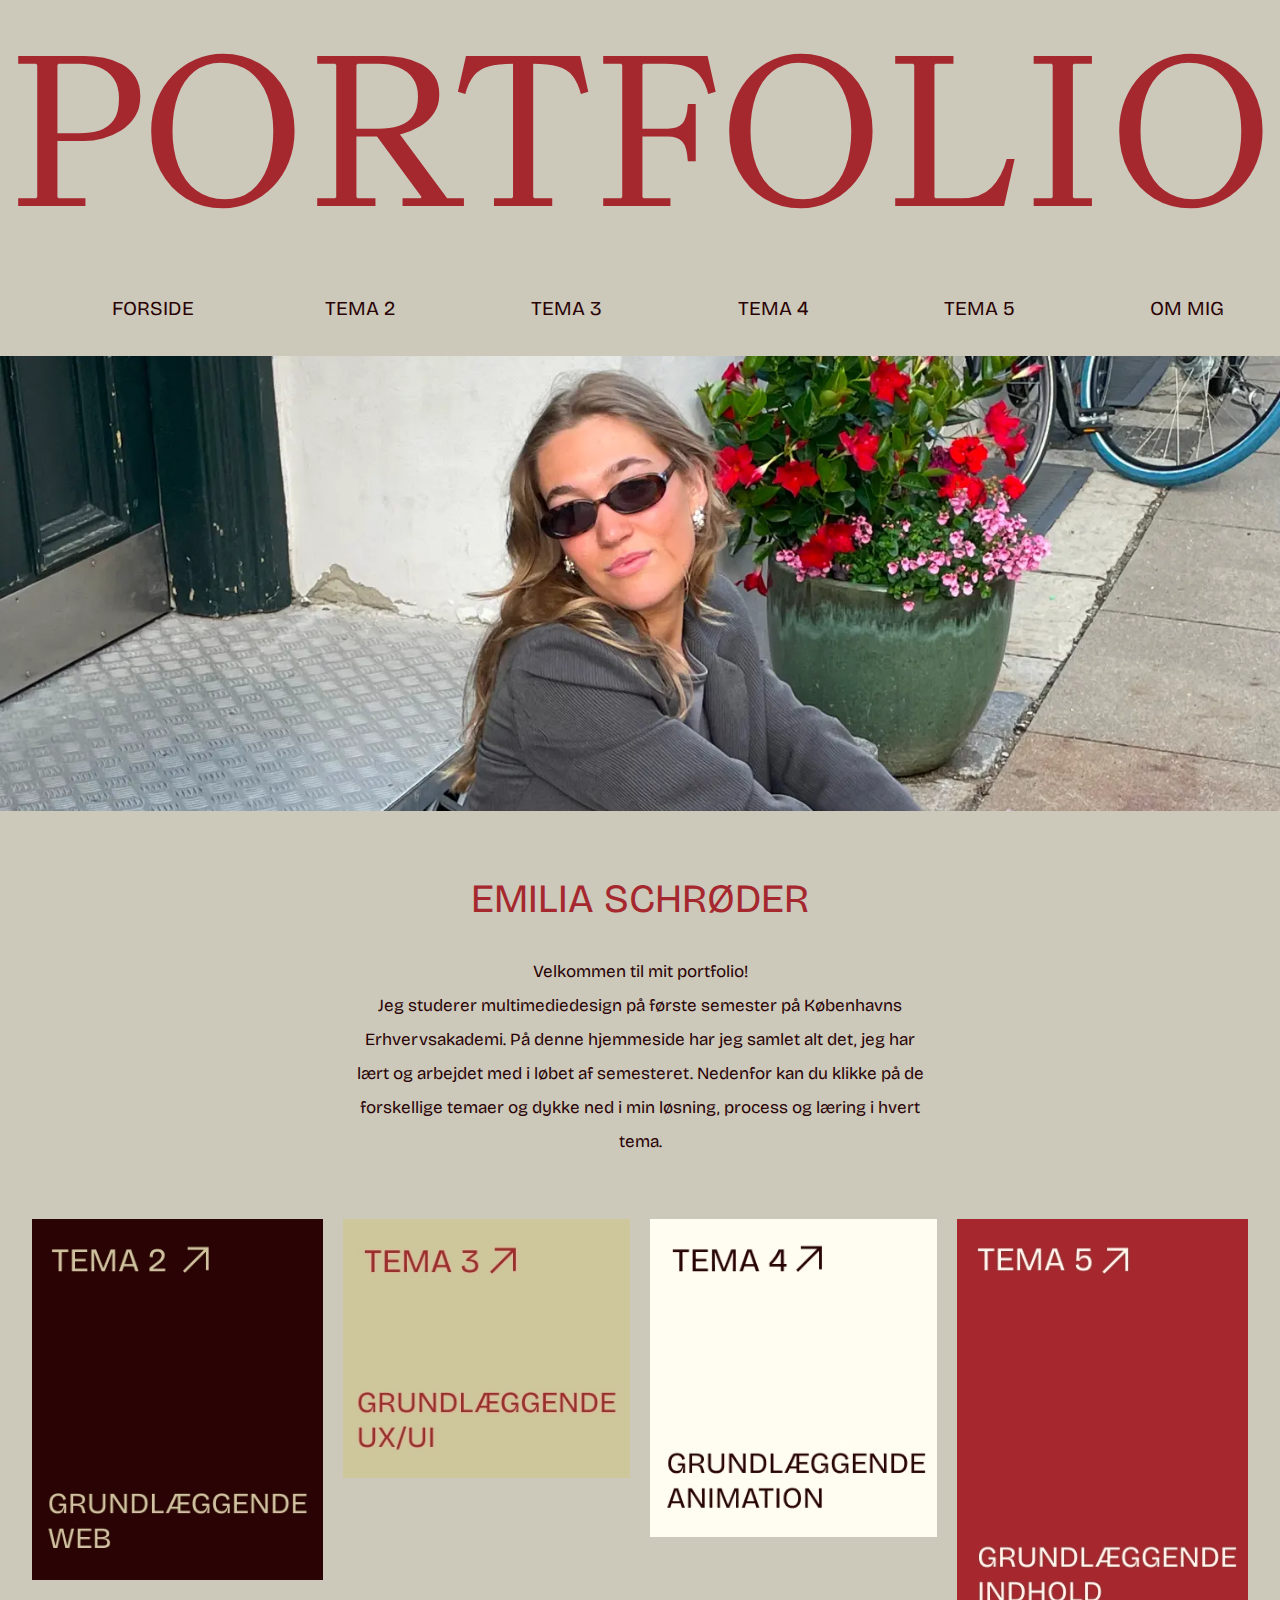
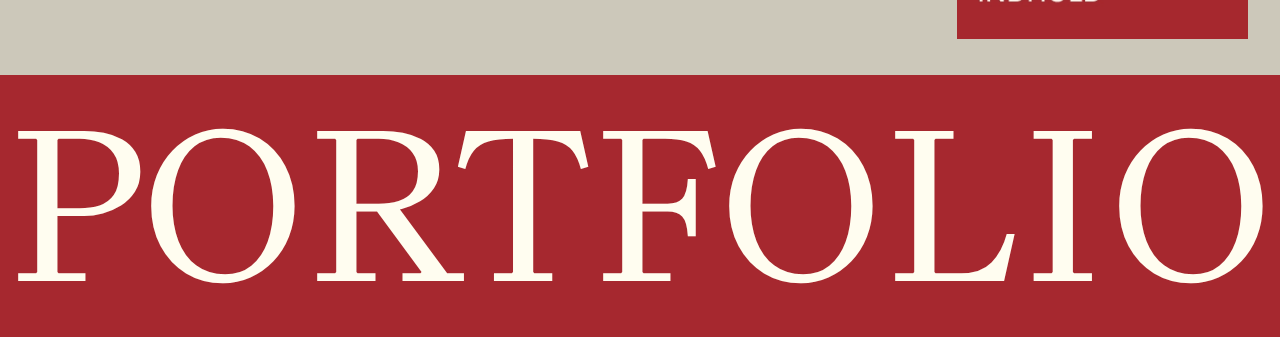
==== index.html @ b061aa42 "rettelser" ====
<!DOCTYPE html>
<html lang="da">
  <head>
    <meta charset="UTF-8" />
    <meta name="viewport" content="width=device-width, initial-scale=1.0" />
    <link rel="stylesheet" href="css/layout.css" />
    <link rel="stylesheet" href="css/style.css" />
    <link rel="stylesheet" href="css/burgermenu.css" />
    <!-- H1 font -->
    <link rel="preconnect" href="https://fonts.googleapis.com" />
    <link rel="preconnect" href="https://fonts.gstatic.com" crossorigin />
    <link href="https://fonts.googleapis.com/css2?family=Brygada+1918:ital@0;1&display=swap" rel="stylesheet" />
    <!-- H2, H3 og P font -->
    <link rel="preconnect" href="https://fonts.googleapis.com" />
    <link rel="preconnect" href="https://fonts.gstatic.com" crossorigin />
    <link href="https://fonts.googleapis.com/css2?family=Bricolage+Grotesque:opsz@12..96&display=swap" rel="stylesheet" />
    <title>Forside</title>
  </head>
  <body>
    <a href="index.html"><h1 id="start">Portfolio</h1></a>
    <header>
      <nav>
        <ul class="menu">
          <li>
            <a href="index.html"><h3 class="brown_t">Forside</h3></a>
          </li>
          <li>
            <a href="tema2.html"><h3 class="brown_t">Tema 2</h3></a>
          </li>
          <li>
            <a href="tema3.html"><h3 class="brown_t">Tema 3</h3></a>
          </li>
          <li>
            <a href="tema4.html"><h3 class="brown_t">Tema 4</h3></a>
          </li>
          <li>
            <a href="tema5.html"><h3 class="brown_t">Tema 5</h3></a>
          </li>
          <li>
            <a href="om_mig.html"><h3 class="brown_t">Om mig</h3></a>
          </li>
        </ul>
        <div class="burger">
          <div class="line"></div>
          <div class="line"></div>
          <div class="line"></div>
        </div>
      </nav>
    </header>
    <img src="billeder/forside/forside.webp" alt="forside" />
    <!-- Centrering af tekst -->
    <div class="center">
      <h2 class="pad_bot">Emilia Schrøder</h2>
      <p>Velkommen til mit portfolio!</p>
      <p>Jeg studerer multimediedesign på første semester på Københavns Erhvervsakademi. På denne hjemmeside har jeg samlet alt det, jeg har lært og arbejdet med i løbet af semesteret. Nedenfor kan du klikke på de forskellige temaer og dykke ned i min løsning, process og læring i hvert tema.</p>
    </div>

    <section class="projects">
      <!-- <h2 class="pad_bot">Mine projekter</h2> -->
      <div class="project_grid">
        <div class="project-box-f">
          <a href="tema2.html">
            <img src="billeder/forside/brown_box.webp" alt="brun kasse" />
          </a>
        </div>
        <div class="project-box-f">
          <a href="tema3.html">
            <img src="billeder/forside/green_box.webp" alt="grøn kasse" />
          </a>
        </div>
        <div class="project-box-f">
          <a href="tema4.html">
            <img src="billeder/forside/white_box.webp" alt="hvid kasse" />
          </a>
        </div>
        <div class="project-box-f">
          <a href="tema5.html">
            <img src="billeder/forside/red_box.webp" alt="rød kasse" />
          </a>
        </div>
      </div>
    </section>

    <footer class="red_b">
      <a href="#start"><h1 class="cream_t">Portfolio</h1></a>
    </footer>
    <script src="javascript/menu.js"></script>
  </body>
</html>
---- css/layout.css ----
* {
  margin: 0;
  padding: 0;
  box-sizing: border-box;
}

/* Layout af tekstboks på forside */
.center {
  text-align: center;
  max-width: 70%;
  margin: 0 auto; /* Centers the text block horizontally on the page */
  padding: 50px;
}
/* Styling af klikbare kasser på forsiden */
.project_grid {
  display: flex;
  justify-content: space-between;
  gap: 20px; /* plads imellem kasserne */
  margin-left: 2rem;
  margin-right: 2rem;
  margin-bottom: 2rem;
}
.project-box-f:hover {
  transform: scale(1.02); /* zoom-in effect */
}
.projects h2 {
  text-align: center;
}
/* zoom effekt */
.zoom:hover {
  transform: scale(1.01); /* zoom-in effect */
}

/* centrerer billedet(temaboksene) i midten */
.grid_1 {
  display: block;
  margin-left: auto;
  margin-right: auto;
  width: 90%;
  padding-top: 1rem;
}

/* tema 2 layout */
.marg {
  max-width: 80%;
  margin: 0 auto; /* Centers the text block horizontally on the page */
  padding: 50px;
  /* tilføjer en transition effekt på alt der ændres (all - margin, padding), på 0.3 sekunder, med langsom, accelerere i midten, og langsom til slut. */
  transition: all 0.3s ease; /* Smooth transition for margin and size adjustments */
}

/* .grid_2-1 {
  display: grid;
  grid-template-columns: 2fr 1fr;
  margin: 5rem;
} */
/* 
.grid_2-1 {
  display: grid;
  grid-template-columns: 2fr 1fr;
  grid-template-rows: 1fr;
} */

/* .brown_box {
  position: relative;
  top: -40%;
  left: 50%;
} */
.brown_box {
  display: flex;
  justify-content: end;
  padding-right: 12rem;
}
/* TEMA 3 */
/* margin på listepunkt */
ul {
  margin-left: 15px;
}
.grid_1-1-1-1-1 {
  display: grid;
  grid-template-columns: 1fr 1fr 1fr 1fr 1fr;
}

/* Lottie animationer */
.container {
  display: grid;
  place-items: center;
  max-width: 100%;
  margin-top: 3rem;
}

/* Så teksten under lottie og billede ikke overlapper */
.wrapper {
  display: block;
  overflow: hidden; /* Prevents text from spilling into the animation container */
  margin-top: -55px;
}

/* Baggrundsbilledet på forside(med lottie) */
.forside_img {
  grid-area: 1 / 1; /* Placerer animationen i samme grid celle */
  width: 100%;
  height: auto;
}

/* Lottie filen */
.lottie {
  grid-area: 1 / 1; /* Placerer animationen i samme grid celle */
  width: 100%;
  z-index: 2; /* bliver placeret ovenpå billedet */
}

.lottie_1 {
  padding-top: 1rem;
}

/* CV GRID */
.bold {
  font-weight: bold;
}
.parent {
  text-align: center;
}

.middle {
  text-align: center;
}

.pad-top {
  padding-top: 3rem;
}

.pad-top2 {
  padding-top: 1rem;
}

.grid_1-1-1 {
  display: grid;
  grid-template-columns: 1fr;
}
/* Styling af det første barn i sæt af 3 */
.grid_1-1-1 > p:nth-child(3n + 1) {
  padding-top: 1rem;
}
.bg_img {
  background-image: url(../billeder/om_mig/Group\ 93.webp);
  background-repeat: no-repeat;
  background-position: top center;
  background-size: 100%;
  padding-bottom: 2rem;
}

.grid_3 {
  display: grid;
  grid-template-columns: 1fr 1fr 1fr;
  padding-top: 3rem;
  gap: 10px;
}
.mig {
  grid-column: 2 / span 1;
}

.bla {
  grid-column: 3 / span 1;
  margin-top: 70%;
}
.bla p {
  font-weight: bold;
  color: var(--brown);
}

.usynlig {
  color: var(--mocca);
}

@media (min-width: 800px) {
  .center {
    text-align: center;
    max-width: 55%;
    margin: 0 auto; /* Centers the text block horizontally on the page */
    padding: 60px;
  }

  .marg {
    max-width: 50%;
  }

  /* TEMA 3 */
  /* margin på listepunkt */
  ul {
    margin-left: 30px;
  }

  .grid_1-1 {
    display: grid;
    grid-template-columns: 1fr 1fr;
  }

  /* Layout af cv grid */
  /* Centrering af grid parent */
  .parent {
    display: flex;
    /* Centrerer grid horisontalt */
    justify-content: center;
    /* centrer grid vertikalt */
    align-items: center;
  }

  /* Styling af grid */
  .grid_1-1-1 {
    display: grid;
    grid-template-columns: 1fr 1fr 1fr;
    /* automatisk størrelse af grid rækker baseret på det indhold der er med */
    gap: 10px;
    width: 100%;
    /* bredden af grid */
    max-width: 1000px;
    text-align: left; /* Default text alignment for all grid items */
  }

  /* Specifik styling af kolonerne */
  /* n er en variabel, der repræsenterer en række tal (0, 1, 2, 3 osv.). */
  .grid_1-1-1 > p:nth-child(3n + 1) {
    /* bold tekst i den første kolonne (3n+1 er rettet mod det første "barn" i hvert sæt af 3 - kolonne 1)*/
    font-weight: bold; /* Bold text for the first column */
    padding-top: 0;
  }

  /* Styling af det andet "barn" i hvert sæt af 3 (kolonne 2)*/
  .grid_1-1-1 > p:nth-child(3n + 2) {
    text-align: center;
  }

  /* Styling af det tredje barn, i hvert sæt af 3 (tredje kolonne) */
  .grid_1-1-1 > p:nth-child(3n) {
    text-align: right; /* Right-aligned for the last column */
  }

  .grid_3 {
    display: grid;
    grid-template-columns: 1fr 1fr 1fr;
    padding-top: 10%;
    gap: 10px;
  }

  .bla {
    margin-top: 60%;
  }
  .bla p {
    font-size: 1.3rem;
  }

  .bg_img {
    padding-bottom: 4rem;
  }

  .pad-top2 {
    padding-top: 2rem;
  }
}
---- css/style.css ----
* {
  margin: 0;
  padding: 0;
  box-sizing: border-box;
}

/* Farve variabler */
html {
  --cream: #fffdf0;
  --red: #a6282f;
  --sage: #cdc69a;
  --mocca: #ccc8ba;
  --brown: #290305;
  scroll-behavior: smooth;
}

body {
  background-color: var(--mocca);
}

/* Tekst */
h1 {
  font-family: "Brygada 1918", serif;
  font-optical-sizing: auto;
  font-weight: 400;
  font-style: normal;
  text-transform: uppercase;
  color: var(--red);
  font-size: 17.5vw;
  text-align: center;
}

h2 {
  font-family: "Bricolage Grotesque", serif;
  font-optical-sizing: auto;
  font-weight: 400;
  font-style: normal;
  font-variation-settings: "wdth" 100;
  text-transform: uppercase;
  color: var(--red);
  font-size: clamp(20px, 5vw, 40px);
}
.pad_bot {
  padding-bottom: 1rem;
}

h3 {
  font-family: "Bricolage Grotesque", serif;
  font-optical-sizing: auto;
  font-weight: 400;
  font-style: normal;
  font-variation-settings: "wdth" 100;
  text-transform: uppercase;
  color: var(--red);
}

p,
ul {
  font-family: "Bricolage Grotesque", serif;
  font-optical-sizing: auto;
  font-weight: 400;
  font-style: normal;
  font-variation-settings: "wdth" 100;
  color: var(--brown);
  /* 10px er minimun. Fonten bliver ikke mindre end 10px. 2vw gør tekststørrelsen responsiv, dvs størrelsen fylder 2% af skærmen. Det maksimale er 17px. */
  font-size: clamp(10px, 2vw, 17px);
  line-height: 200%;
}

/* Ændring af farve i footer*/
.cream_t {
  color: var(--cream);
}
.red_b {
  background-color: var(--red);
}
.sage_t {
  color: var(--sage);
}
.brown_b {
  background-color: var(--brown);
}
.sage_b {
  background-color: var(--sage);
}
.red_t {
  color: var(--red);
}
.cream_b {
  background-color: var(--cream);
}
.brown_t {
  color: var(--brown);
}

img {
  max-width: 100%;
}

a {
  text-decoration: none;
}
.marg p {
  padding-top: 7px;
  padding-bottom: 14px;
}

.marg h3 {
  padding-top: 15px;
}

.marg img {
  padding-top: 20px;
}

.underline:hover {
  text-decoration: underline;
}

.underline {
  padding-top: 1rem;
}

@media (min-width: 800px) {
  h2 {
    padding-bottom: 1rem;
  }
  .top {
    margin-top: 3rem;
    padding-left: 1rem;
  }
  .pad_bot {
    padding-bottom: 2rem;
  }

  .marg h3 {
    padding-top: 33px;
  }
}
---- css/burgermenu.css ----
* {
  margin: 0;
  padding: 0;
  box-sizing: border-box;
}

header {
  position: sticky;
  top: 0;
  display: flex;
  justify-content: space-between;
  align-items: center;
  padding: 20px;
  background-color: var(--mocca);
  font-family: "Anybody", sans-serif;
  font-weight: 400;
  font-style: normal;
  font-size: 1.3rem;
  z-index: 3;
}
.brown_t {
  color: var(--brown);
}

.logo img {
  max-width: 40%;
}

nav {
  width: 100%; /* Ensure nav spans the full width */
}

.menu {
  display: grid;
  grid-template-columns: repeat(6, 1fr); /* Create 5 evenly spaced columns */
  width: 100%; /* Menu spans the full width */
  list-style: none;
  text-align: center;
}

.menu li {
  margin: 0; /* Remove margin to prevent spacing issues */
}

.menu li:last-child {
  margin-right: 0;
}

.menu a {
  display: block;
  padding: 10px;
  color: var(--brown);
  text-decoration: none;
  transition: color 0.3s;
  text-align: center; /* Ensure the text inside each menu item is centered */
}

.menu a:hover {
  transform: scale(1.03); /* zoom-in effect */
}

.burger {
  width: 30px;
  height: 20px;
  cursor: pointer;
}

.burger .line {
  width: 100%;
  height: 2px;
  background-color: var(--brown);
  margin-bottom: 5px;
  transition: 0.2s linear;
}
.burger {
  display: none;
}
@media screen and (max-width: 800px) {
  .menu {
    display: none;
  }
  .burger {
    display: block;
  }
  .burger.active .line:nth-child(1) {
    transform: rotate(45deg) translate(5px, 5px);
    transition: 0.2s linear;
  }

  .burger.active .line:nth-child(2) {
    opacity: 0;
    transition: 0.15s linear;
  }

  .burger.active .line:nth-child(3) {
    transform: rotate(-45deg) translate(5px, -5px);
    transition: 0.2s linear;
  }

  nav.active .menu {
    display: block;
    background-color: var(--mocca);
    position: absolute;
    top: 58px;
    left: 0;
    width: 100%;
    box-shadow: 0 10px 10px rgba(0, 0, 0, 0.1);
    z-index: 1;
  }

  nav.active .menu li {
    margin: 10px 20px;
  }

  nav.active .menu a {
    font-size: 24px;
  }
  .logo img {
    max-width: 30%;
  }
}
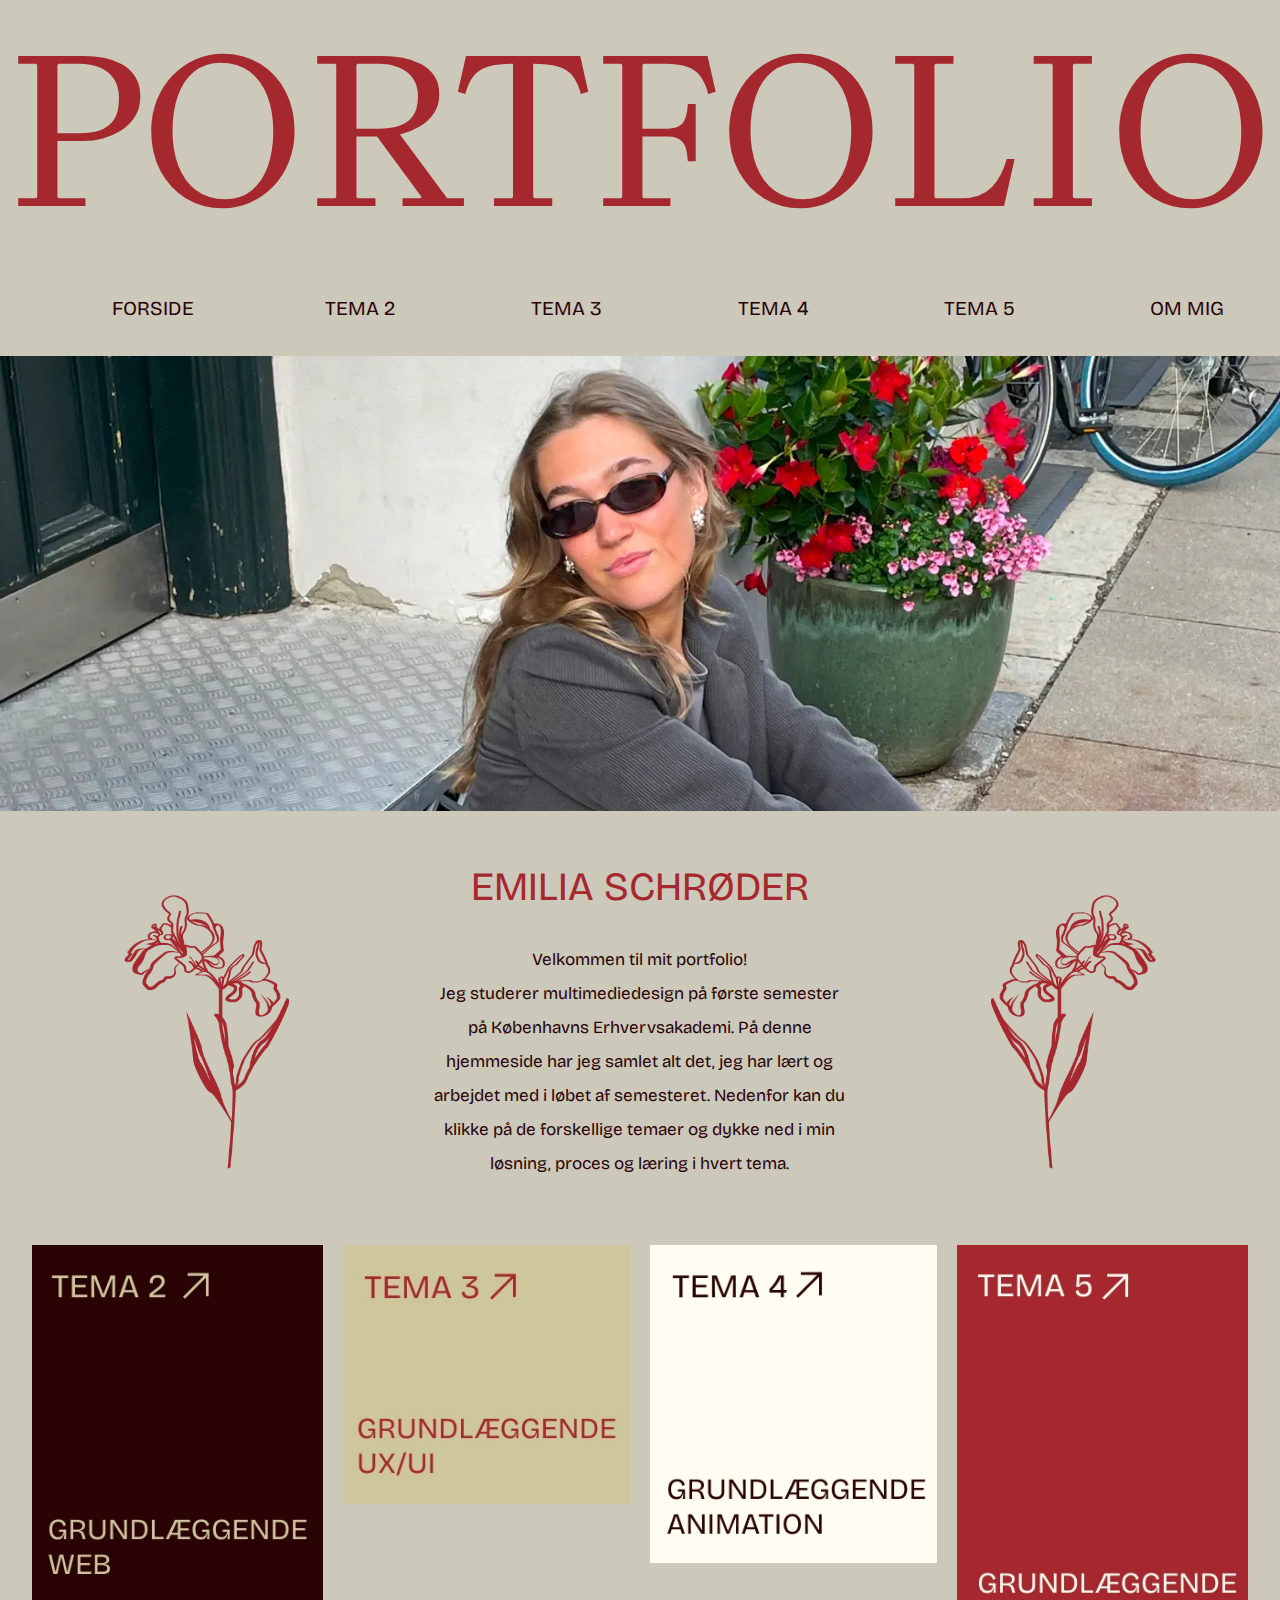
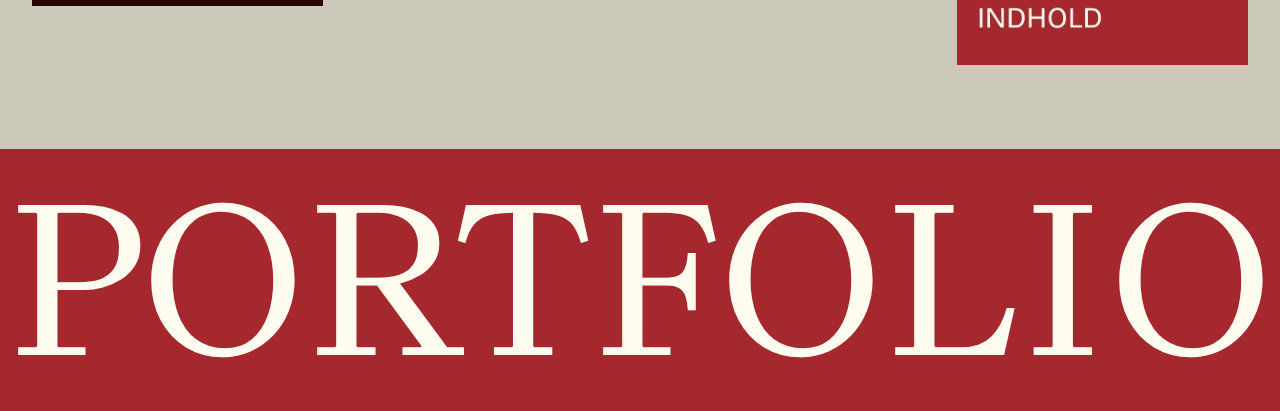
==== commit 32aa3ec7: "forside rettelser" ====
--- a/index.html
+++ b/index.html
@@ -48,15 +48,21 @@
       </nav>
     </header>
     <img src="billeder/forside/forside.webp" alt="forside" />
-    <!-- Centrering af tekst -->
-    <div class="center">
-      <h2 class="pad_bot">Emilia Schrøder</h2>
-      <p>Velkommen til mit portfolio!</p>
-      <p>Jeg studerer multimediedesign på første semester på Københavns Erhvervsakademi. På denne hjemmeside har jeg samlet alt det, jeg har lært og arbejdet med i løbet af semesteret. Nedenfor kan du klikke på de forskellige temaer og dykke ned i min løsning, process og læring i hvert tema.</p>
+
+    <div class="grid_container">
+      <div class="grid_forside">
+        <div><img src="billeder/forside/flower_red.webp" alt="" /></div>
+        <!-- <div class="center"> -->
+        <div>
+          <h2 class="pad_bot">Emilia Schrøder</h2>
+          <p>Velkommen til mit portfolio!</p>
+          <p>Jeg studerer multimediedesign på første semester på Københavns Erhvervsakademi. På denne hjemmeside har jeg samlet alt det, jeg har lært og arbejdet med i løbet af semesteret. Nedenfor kan du klikke på de forskellige temaer og dykke ned i min løsning, proces og læring i hvert tema.</p>
+        </div>
+        <div><img src="billeder/forside/flower_red2.webp" alt="" /></div>
+      </div>
     </div>
 
     <section class="projects">
-      <!-- <h2 class="pad_bot">Mine projekter</h2> -->
       <div class="project_grid">
         <div class="project-box-f">
           <a href="tema2.html">
--- a/css/layout.css
+++ b/css/layout.css
@@ -26,6 +26,7 @@
 .projects h2 {
   text-align: center;
 }
+
 /* zoom effekt */
 .zoom:hover {
   transform: scale(1.01); /* zoom-in effect */
@@ -171,6 +172,30 @@
 
 .usynlig {
   color: var(--mocca);
+}
+
+/* Forside grid layout med blomster illustrationer */
+/* Hele griddet bliver centreret på siden */
+.grid_container {
+  display: flex;
+  /* Centrerer horisontalt */
+  justify-content: center;
+  /* centrerer vertikalt */
+  align-items: center;
+  padding-bottom: 2rem;
+  padding-top: 2rem;
+}
+
+.grid_forside {
+  display: grid;
+  grid-template-columns: 1fr 2fr 1fr;
+  gap: 20px;
+  text-align: center;
+}
+
+.grid_forside img {
+  max-width: 70%;
+  padding-top: 2rem;
 }
 
 @media (min-width: 800px) {
@@ -257,4 +282,23 @@
   .pad-top2 {
     padding-top: 2rem;
   }
-}
+
+  /* Grid layout */
+  .grid_container {
+    padding-bottom: 4rem;
+    padding-top: 3rem;
+  }
+  .grid_forside {
+    display: grid;
+    grid-template-columns: 1fr 1fr 1fr;
+  }
+
+  /* Adjust images inside grid */
+  .grid_forside img {
+    max-width: 40%;
+  }
+
+  .projects {
+    padding-bottom: 3rem;
+  }
+}
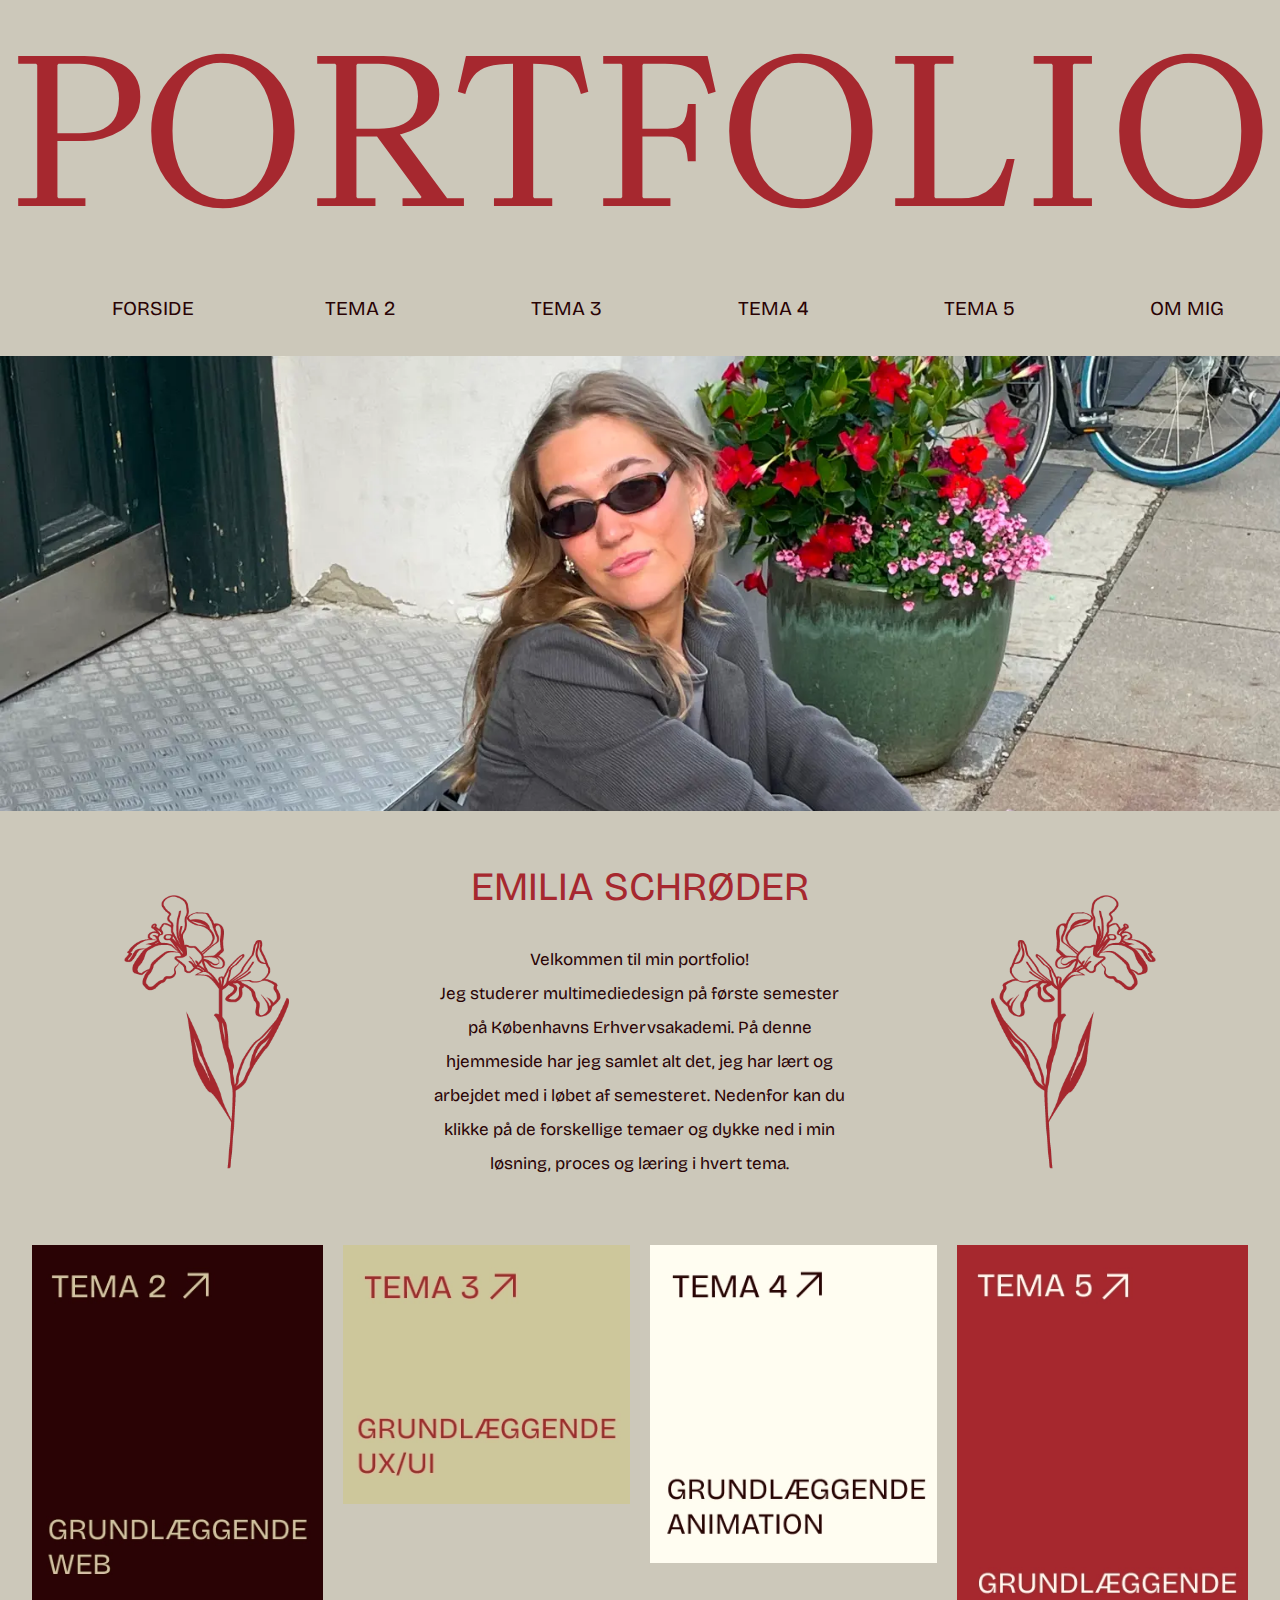
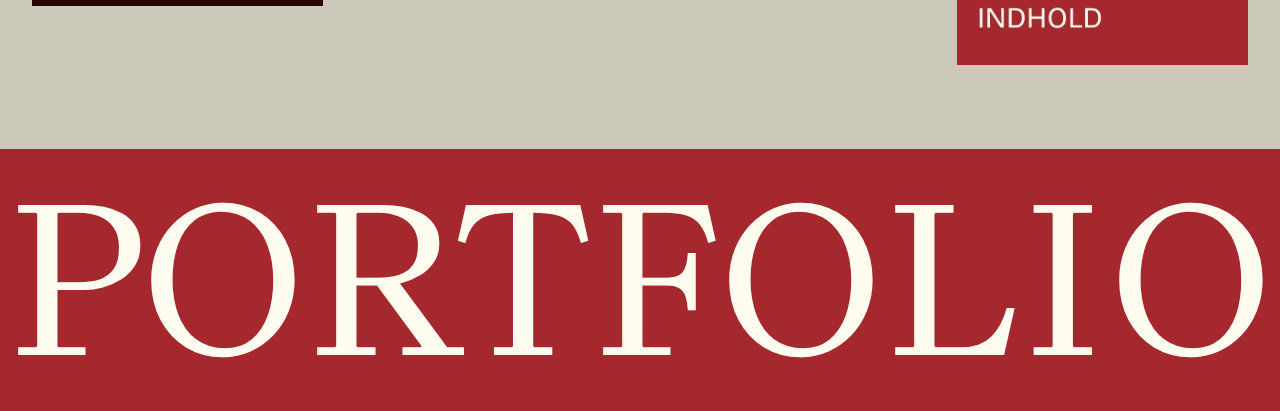
==== commit aa3b3886: "favicon, link til site, figma" ====
--- a/index.html
+++ b/index.html
@@ -14,6 +14,11 @@
     <link rel="preconnect" href="https://fonts.googleapis.com" />
     <link rel="preconnect" href="https://fonts.gstatic.com" crossorigin />
     <link href="https://fonts.googleapis.com/css2?family=Bricolage+Grotesque:opsz@12..96&display=swap" rel="stylesheet" />
+    <!-- favicon -->
+    <link rel="apple-touch-icon" sizes="180x180" href="favicon_io/apple-touch-icon.png" />
+    <link rel="icon" type="image/png" sizes="32x32" href="favicon_io/favicon-32x32.png" />
+    <link rel="icon" type="image/png" sizes="16x16" href="favicon_io/favicon-16x16.png" />
+    <link rel="manifest" href="favicon_io/site.webmanifest" />
     <title>Forside</title>
   </head>
   <body>
@@ -55,7 +60,7 @@
         <!-- <div class="center"> -->
         <div>
           <h2 class="pad_bot">Emilia Schrøder</h2>
-          <p>Velkommen til mit portfolio!</p>
+          <p>Velkommen til min portfolio!</p>
           <p>Jeg studerer multimediedesign på første semester på Københavns Erhvervsakademi. På denne hjemmeside har jeg samlet alt det, jeg har lært og arbejdet med i løbet af semesteret. Nedenfor kan du klikke på de forskellige temaer og dykke ned i min løsning, proces og læring i hvert tema.</p>
         </div>
         <div><img src="billeder/forside/flower_red2.webp" alt="" /></div>
--- a/css/layout.css
+++ b/css/layout.css
@@ -113,6 +113,7 @@
 
 .lottie_1 {
   padding-top: 1rem;
+  padding-bottom: 3rem;
 }
 
 /* CV GRID */
@@ -170,8 +171,11 @@
   color: var(--brown);
 }
 
-.usynlig {
-  color: var(--mocca);
+.blomst {
+  grid-column: 1 / span 1;
+  margin-top: 70%;
+  margin-left: 50%;
+  max-width: 45%;
 }
 
 /* Forside grid layout med blomster illustrationer */
@@ -275,6 +279,11 @@
     font-size: 1.3rem;
   }
 
+  .blomst {
+    max-width: 60%;
+    margin-left: 40%;
+  }
+
   .bg_img {
     padding-bottom: 4rem;
   }
@@ -301,4 +310,8 @@
   .projects {
     padding-bottom: 3rem;
   }
-}
+
+  .lottie_1 {
+    padding-bottom: 5rem;
+  }
+}
--- a/css/style.css
+++ b/css/style.css
@@ -121,10 +121,16 @@
   padding-top: 1rem;
 }
 
+iframe {
+  margin-top: 0.6rem;
+  width: 100%;
+  height: 150px;
+}
+
 @media (min-width: 800px) {
-  h2 {
+  /* h2 {
     padding-bottom: 1rem;
-  }
+  } */
   .top {
     margin-top: 3rem;
     padding-left: 1rem;
@@ -133,7 +139,17 @@
     padding-bottom: 2rem;
   }
 
+  .pad_bot_h2 {
+    padding-bottom: 1rem;
+  }
+
   .marg h3 {
     padding-top: 33px;
   }
+
+  iframe {
+    margin-top: 1rem;
+    width: 100%;
+    height: 300px;
+  }
 }
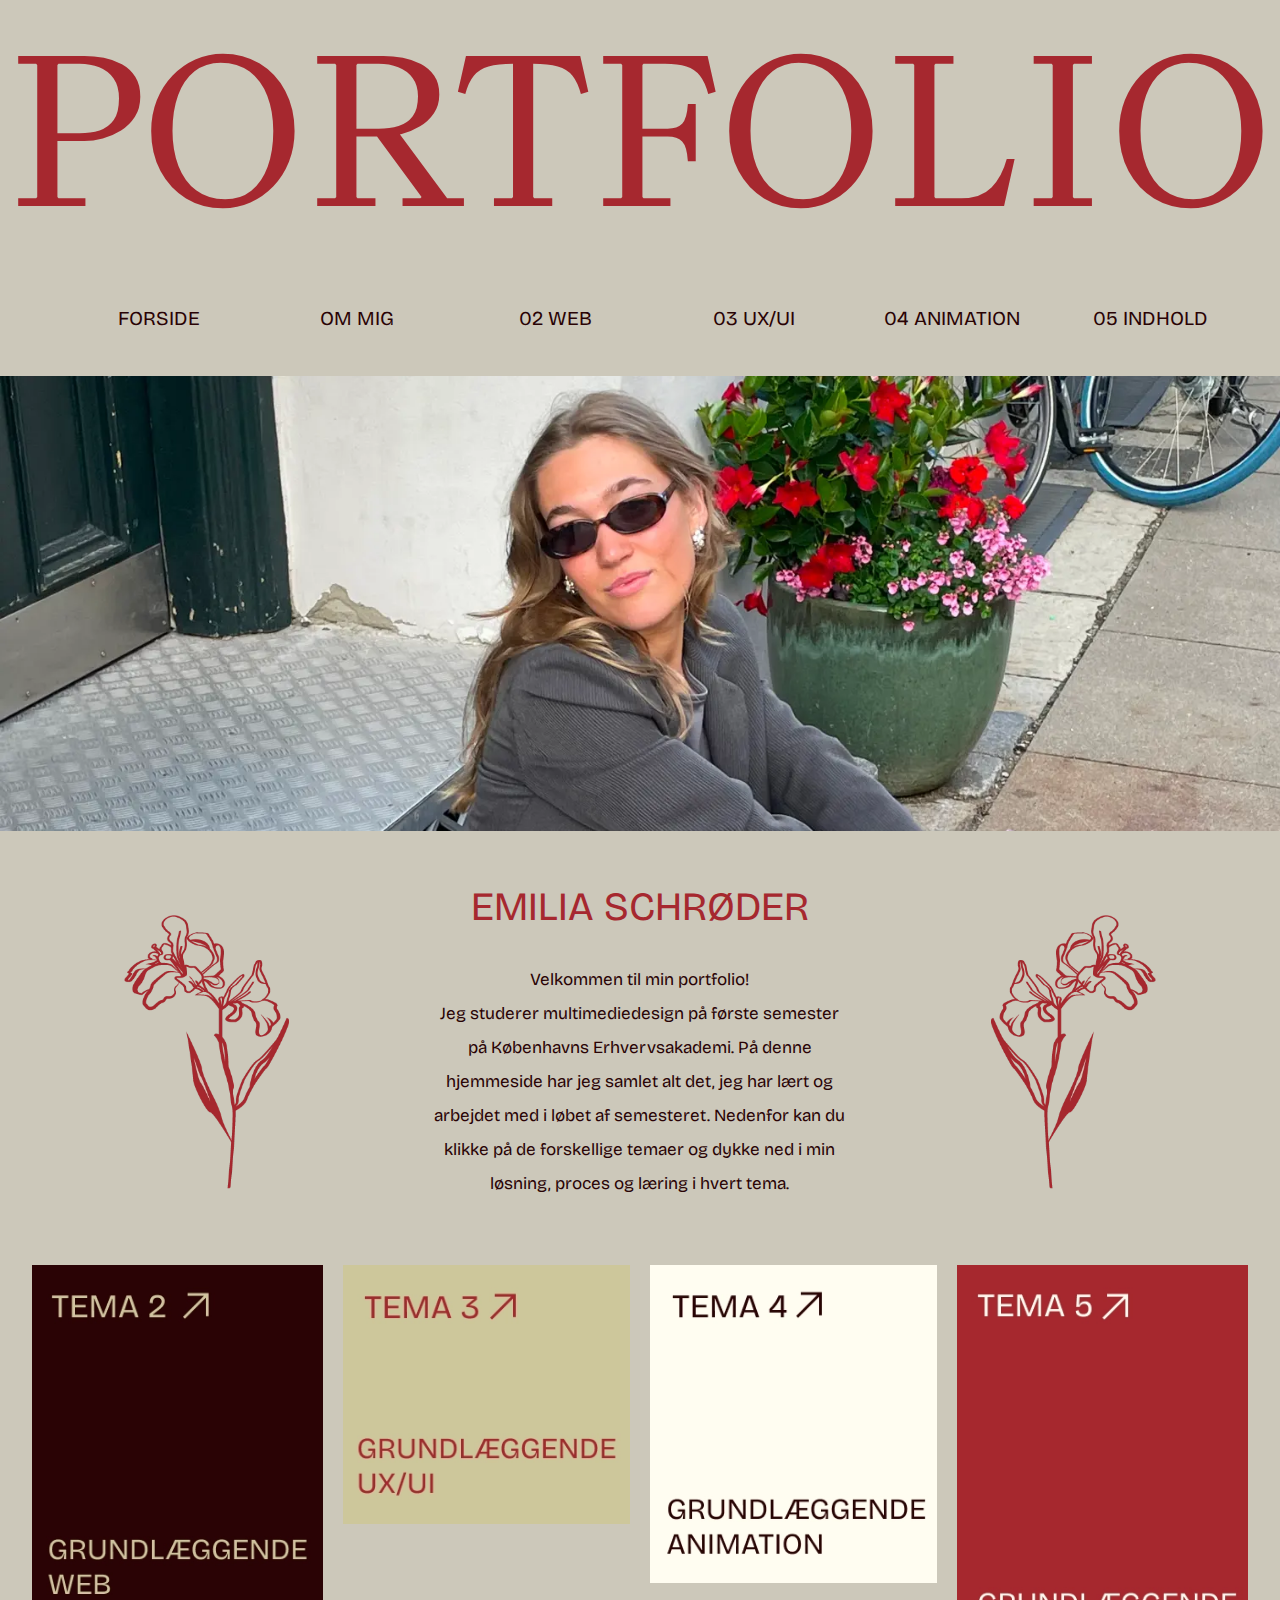
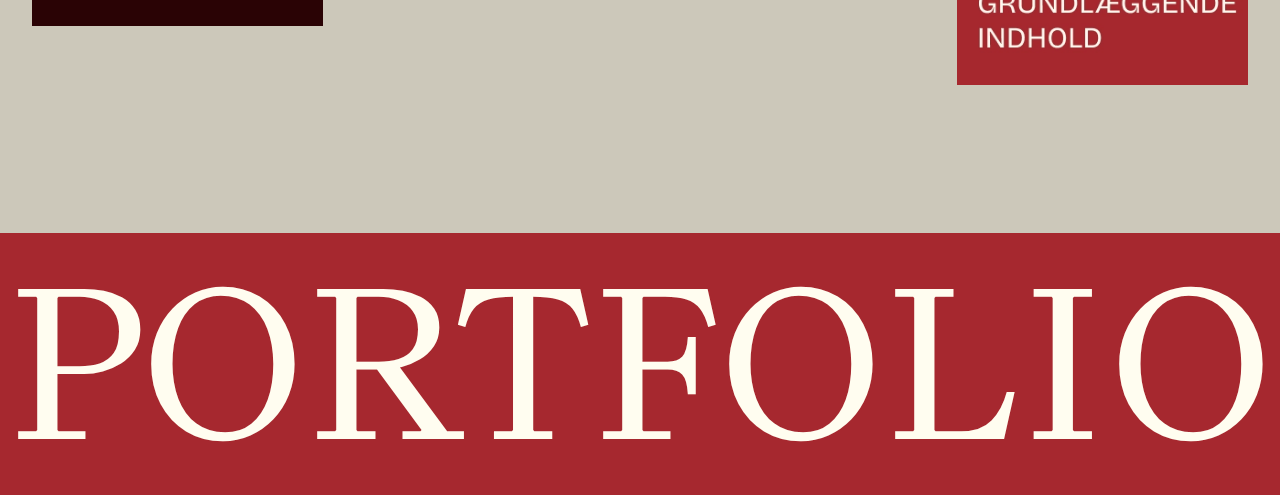
==== commit 41aa06c3: "sidste animationer og javascript" ====
--- a/index.html
+++ b/index.html
@@ -6,6 +6,7 @@
     <link rel="stylesheet" href="css/layout.css" />
     <link rel="stylesheet" href="css/style.css" />
     <link rel="stylesheet" href="css/burgermenu.css" />
+    <link rel="stylesheet" href="css/animation.css" />
     <!-- H1 font -->
     <link rel="preconnect" href="https://fonts.googleapis.com" />
     <link rel="preconnect" href="https://fonts.gstatic.com" crossorigin />
@@ -19,6 +20,8 @@
     <link rel="icon" type="image/png" sizes="32x32" href="favicon_io/favicon-32x32.png" />
     <link rel="icon" type="image/png" sizes="16x16" href="favicon_io/favicon-16x16.png" />
     <link rel="manifest" href="favicon_io/site.webmanifest" />
+    <!-- skjult for robotter -->
+    <meta name="robots" content="noindex" />
     <title>Forside</title>
   </head>
   <body>
@@ -30,19 +33,19 @@
             <a href="index.html"><h3 class="brown_t">Forside</h3></a>
           </li>
           <li>
-            <a href="tema2.html"><h3 class="brown_t">Tema 2</h3></a>
+            <a href="om_mig.html"><h3 class="brown_t">Om mig</h3></a>
           </li>
           <li>
-            <a href="tema3.html"><h3 class="brown_t">Tema 3</h3></a>
+            <a href="tema2.html"><h3 class="brown_t">02 web</h3></a>
           </li>
           <li>
-            <a href="tema4.html"><h3 class="brown_t">Tema 4</h3></a>
+            <a href="tema3.html"><h3 class="brown_t">03 Ux/ui</h3></a>
           </li>
           <li>
-            <a href="tema5.html"><h3 class="brown_t">Tema 5</h3></a>
+            <a href="tema4.html"><h3 class="brown_t">04 animation</h3></a>
           </li>
           <li>
-            <a href="om_mig.html"><h3 class="brown_t">Om mig</h3></a>
+            <a href="tema5.html"><h3 class="brown_t">05 indhold</h3></a>
           </li>
         </ul>
         <div class="burger">
@@ -96,5 +99,6 @@
       <a href="#start"><h1 class="cream_t">Portfolio</h1></a>
     </footer>
     <script src="javascript/menu.js"></script>
+    <script src="javascript/animation.js"></script>
   </body>
 </html>
--- a/css/layout.css
+++ b/css/layout.css
@@ -8,7 +8,7 @@
 .center {
   text-align: center;
   max-width: 70%;
-  margin: 0 auto; /* Centers the text block horizontally on the page */
+  margin: 0 auto; /* centrerer teksten horisontalt på siden */
   padding: 50px;
 }
 /* Styling af klikbare kasser på forsiden */
@@ -18,10 +18,10 @@
   gap: 20px; /* plads imellem kasserne */
   margin-left: 2rem;
   margin-right: 2rem;
-  margin-bottom: 2rem;
+  margin-bottom: 3rem;
 }
 .project-box-f:hover {
-  transform: scale(1.02); /* zoom-in effect */
+  transform: scale(1.02); /* zoom-in effekt */
 }
 .projects h2 {
   text-align: center;
@@ -29,7 +29,7 @@
 
 /* zoom effekt */
 .zoom:hover {
-  transform: scale(1.01); /* zoom-in effect */
+  transform: scale(1.01); /* zoom-in effekt */
 }
 
 /* centrerer billedet(temaboksene) i midten */
@@ -47,26 +47,9 @@
   margin: 0 auto; /* Centers the text block horizontally on the page */
   padding: 50px;
   /* tilføjer en transition effekt på alt der ændres (all - margin, padding), på 0.3 sekunder, med langsom, accelerere i midten, og langsom til slut. */
-  transition: all 0.3s ease; /* Smooth transition for margin and size adjustments */
-}
-
-/* .grid_2-1 {
-  display: grid;
-  grid-template-columns: 2fr 1fr;
-  margin: 5rem;
-} */
-/* 
-.grid_2-1 {
-  display: grid;
-  grid-template-columns: 2fr 1fr;
-  grid-template-rows: 1fr;
-} */
-
-/* .brown_box {
-  position: relative;
-  top: -40%;
-  left: 50%;
-} */
+  transition: all 0.3s ease;
+}
+
 .brown_box {
   display: flex;
   justify-content: end;
@@ -77,9 +60,11 @@
 ul {
   margin-left: 15px;
 }
+/* spil-elementer */
 .grid_1-1-1-1-1 {
   display: grid;
   grid-template-columns: 1fr 1fr 1fr 1fr 1fr;
+  grid-template-rows: 1fr 1fr;
 }
 
 /* Lottie animationer */
@@ -93,22 +78,24 @@
 /* Så teksten under lottie og billede ikke overlapper */
 .wrapper {
   display: block;
-  overflow: hidden; /* Prevents text from spilling into the animation container */
   margin-top: -55px;
 }
 
 /* Baggrundsbilledet på forside(med lottie) */
 .forside_img {
-  grid-area: 1 / 1; /* Placerer animationen i samme grid celle */
+  /* Placerer animationen i samme grid celle */
+  grid-area: 1 / 1;
   width: 100%;
   height: auto;
 }
 
 /* Lottie filen */
 .lottie {
-  grid-area: 1 / 1; /* Placerer animationen i samme grid celle */
+  /* Placerer animationen i samme grid celle */
+  grid-area: 1 / 1;
   width: 100%;
-  z-index: 2; /* bliver placeret ovenpå billedet */
+  /* bliver placeret ovenpå billedet */
+  z-index: 2;
 }
 
 .lottie_1 {
@@ -140,30 +127,30 @@
   display: grid;
   grid-template-columns: 1fr;
 }
-/* Styling af det første barn i sæt af 3 */
+/* Styling af det første barn i sæt af 3 - 1,4,7 */
 .grid_1-1-1 > p:nth-child(3n + 1) {
   padding-top: 1rem;
 }
+
+/* Emilia Schrøder tekst på om mig siden */
 .bg_img {
-  background-image: url(../billeder/om_mig/Group\ 93.webp);
+  background-image: url(../billeder/om_mig/Group93.webp);
   background-repeat: no-repeat;
   background-position: top center;
   background-size: 100%;
   padding-bottom: 2rem;
 }
 
+/* grid på om mig side, med prtrætbillede, kontakt og illustration */
 .grid_3 {
   display: grid;
+  /* tre kolonner */
   grid-template-columns: 1fr 1fr 1fr;
   padding-top: 3rem;
   gap: 10px;
 }
-.mig {
-  grid-column: 2 / span 1;
-}
 
 .bla {
-  grid-column: 3 / span 1;
   margin-top: 70%;
 }
 .bla p {
@@ -172,7 +159,7 @@
 }
 
 .blomst {
-  grid-column: 1 / span 1;
+  /* grid-column: 1 / span 1; */
   margin-top: 70%;
   margin-left: 50%;
   max-width: 45%;
@@ -192,6 +179,7 @@
 
 .grid_forside {
   display: grid;
+  /* Teksten fylder mere end blomsterne, så det ikke bliver mast sammen */
   grid-template-columns: 1fr 2fr 1fr;
   gap: 20px;
   text-align: center;
@@ -206,7 +194,8 @@
   .center {
     text-align: center;
     max-width: 55%;
-    margin: 0 auto; /* Centers the text block horizontally on the page */
+    /* centrerer teksten horisontalt på siden */
+    margin: 0 auto;
     padding: 60px;
   }
 
@@ -244,25 +233,28 @@
     width: 100%;
     /* bredden af grid */
     max-width: 1000px;
-    text-align: left; /* Default text alignment for all grid items */
-  }
-
-  /* Specifik styling af kolonerne */
+    /* tekst står til venstre */
+    text-align: left;
+  }
+
+  /* Specifik styling af kolonnerne */
   /* n er en variabel, der repræsenterer en række tal (0, 1, 2, 3 osv.). */
   .grid_1-1-1 > p:nth-child(3n + 1) {
     /* bold tekst i den første kolonne (3n+1 er rettet mod det første "barn" i hvert sæt af 3 - kolonne 1)*/
-    font-weight: bold; /* Bold text for the first column */
+    font-weight: bold;
     padding-top: 0;
   }
 
   /* Styling af det andet "barn" i hvert sæt af 3 (kolonne 2)*/
   .grid_1-1-1 > p:nth-child(3n + 2) {
+    /* teksten står i midten i anden kolonne */
     text-align: center;
   }
 
   /* Styling af det tredje barn, i hvert sæt af 3 (tredje kolonne) */
   .grid_1-1-1 > p:nth-child(3n) {
-    text-align: right; /* Right-aligned for the last column */
+    /* teksten står i højre side i tredje kolonne */
+    text-align: right;
   }
 
   .grid_3 {
@@ -292,17 +284,18 @@
     padding-top: 2rem;
   }
 
-  /* Grid layout */
+  /* Grid layout på forside, med indledende tekst og blomster*/
   .grid_container {
     padding-bottom: 4rem;
     padding-top: 3rem;
   }
   .grid_forside {
+    /* her bliver det tre lige store kolonner */
     display: grid;
     grid-template-columns: 1fr 1fr 1fr;
   }
 
-  /* Adjust images inside grid */
+  /* Justering af billedstørrelsen i grid*/
   .grid_forside img {
     max-width: 40%;
   }
@@ -314,4 +307,8 @@
   .lottie_1 {
     padding-bottom: 5rem;
   }
-}
+
+  .project_grid {
+    margin-bottom: 6rem;
+  }
+}
--- a/css/style.css
+++ b/css/style.css
@@ -21,7 +21,6 @@
 /* Tekst */
 h1 {
   font-family: "Brygada 1918", serif;
-  font-optical-sizing: auto;
   font-weight: 400;
   font-style: normal;
   text-transform: uppercase;
@@ -32,7 +31,6 @@
 
 h2 {
   font-family: "Bricolage Grotesque", serif;
-  font-optical-sizing: auto;
   font-weight: 400;
   font-style: normal;
   font-variation-settings: "wdth" 100;
@@ -46,7 +44,6 @@
 
 h3 {
   font-family: "Bricolage Grotesque", serif;
-  font-optical-sizing: auto;
   font-weight: 400;
   font-style: normal;
   font-variation-settings: "wdth" 100;
@@ -57,7 +54,6 @@
 p,
 ul {
   font-family: "Bricolage Grotesque", serif;
-  font-optical-sizing: auto;
   font-weight: 400;
   font-style: normal;
   font-variation-settings: "wdth" 100;
@@ -127,10 +123,15 @@
   height: 150px;
 }
 
+.illustration {
+  margin-top: -30px;
+  padding-bottom: 40px;
+}
+.video {
+  max-width: 100%;
+}
+
 @media (min-width: 800px) {
-  /* h2 {
-    padding-bottom: 1rem;
-  } */
   .top {
     margin-top: 3rem;
     padding-left: 1rem;
--- a/css/burgermenu.css
+++ b/css/burgermenu.css
@@ -7,10 +7,7 @@
 header {
   position: sticky;
   top: 0;
-  display: flex;
-  justify-content: space-between;
-  align-items: center;
-  padding: 20px;
+  padding: 30px;
   background-color: var(--mocca);
   font-family: "Anybody", sans-serif;
   font-weight: 400;
@@ -22,24 +19,20 @@
   color: var(--brown);
 }
 
-.logo img {
-  max-width: 40%;
-}
-
+/* bredden på nav er 100%, fylder hele siden */
 nav {
-  width: 100%; /* Ensure nav spans the full width */
+  width: 100%;
 }
 
 .menu {
   display: grid;
-  grid-template-columns: repeat(6, 1fr); /* Create 5 evenly spaced columns */
-  width: 100%; /* Menu spans the full width */
+  grid-template-columns: repeat(6, 1fr);
   list-style: none;
   text-align: center;
 }
 
 .menu li {
-  margin: 0; /* Remove margin to prevent spacing issues */
+  margin: 0;
 }
 
 .menu li:last-child {
@@ -51,12 +44,13 @@
   padding: 10px;
   color: var(--brown);
   text-decoration: none;
-  transition: color 0.3s;
-  text-align: center; /* Ensure the text inside each menu item is centered */
+  /* teksten i hvert menu item er centreret */
+  text-align: center;
 }
 
 .menu a:hover {
-  transform: scale(1.03); /* zoom-in effect */
+  /* zoom-in effekt */
+  transform: scale(1.05);
 }
 
 .burger {
@@ -75,6 +69,11 @@
 .burger {
   display: none;
 }
+
+menu ul {
+  margin-left: 0;
+}
+
 @media screen and (max-width: 800px) {
   .menu {
     display: none;
@@ -103,8 +102,6 @@
     position: absolute;
     top: 58px;
     left: 0;
-    width: 100%;
-    box-shadow: 0 10px 10px rgba(0, 0, 0, 0.1);
     z-index: 1;
   }
 
@@ -114,8 +111,7 @@
 
   nav.active .menu a {
     font-size: 24px;
-  }
-  .logo img {
-    max-width: 30%;
+    /* text align venstre side i burger menu */
+    text-align: left;
   }
 }
--- a/css/animation.css
+++ b/css/animation.css
@@ -0,0 +1,72 @@
+/* Kirsebær */
+#good_container1 {
+  aspect-ratio: 500/500;
+  width: 30%;
+  margin: auto;
+}
+#good_sprite1 {
+  width: 100%;
+  height: 100%;
+  background-image: url(../billeder/tema4/cherry.svg);
+  background-size: cover;
+}
+
+/* pulse animation */
+.pulse {
+  animation-name: pulse_kf;
+  animation-duration: 2s;
+  animation-iteration-count: infinite;
+}
+
+#play_knap {
+  aspect-ratio: 200/100;
+  width: 30%;
+  /* placeres i midten */
+  margin: 20px auto;
+}
+
+#play_knap_sprite {
+  width: 100%;
+  height: 100%;
+  background-image: url(../billeder/tema4/play.svg);
+  background-size: cover;
+}
+
+/* scalering af kirsebær */
+@keyframes pulse_kf {
+  0% {
+    transform: scale(1);
+  }
+  50% {
+    transform: scale(1.1);
+  }
+  100% {
+    transform: scale(1);
+  }
+}
+/* forsvind animation når man klikker */
+.forsvind {
+  animation-name: forsvind_kf;
+  animation-duration: 0.6s;
+  animation-iteration-count: 1;
+  animation-timing-function: linear;
+}
+
+@keyframes forsvind_kf {
+  20% {
+    scale: 1.5;
+  }
+  30% {
+    scale: 1;
+  }
+  100% {
+    scale: 0;
+  }
+}
+
+/* Når man scroller ned kommer der en underline under headeren */
+header.scrolled {
+  border-bottom: solid 1px var(--brown);
+  /* Smooth transition når der kommer underline - det sker når classen bliver fjernet/tilføjet */
+  transition: border-bottom 0.3s ease;
+}
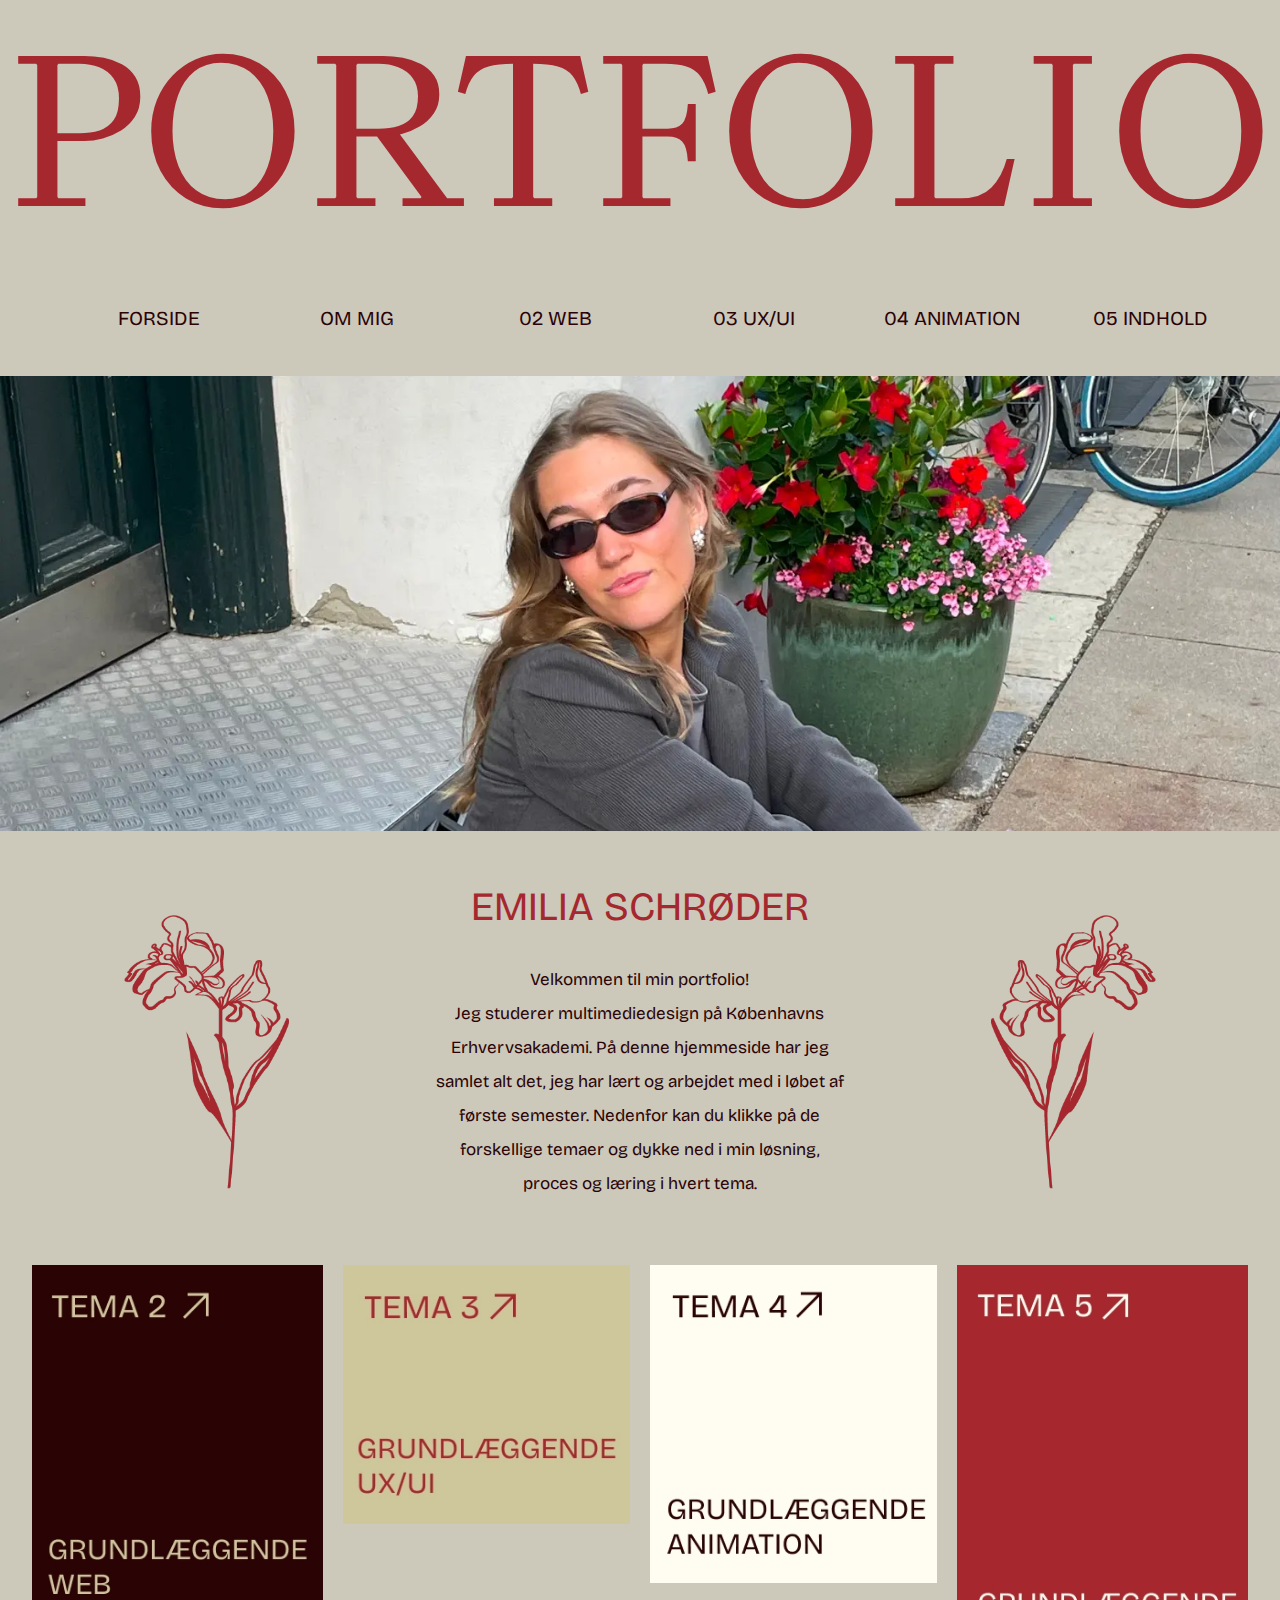
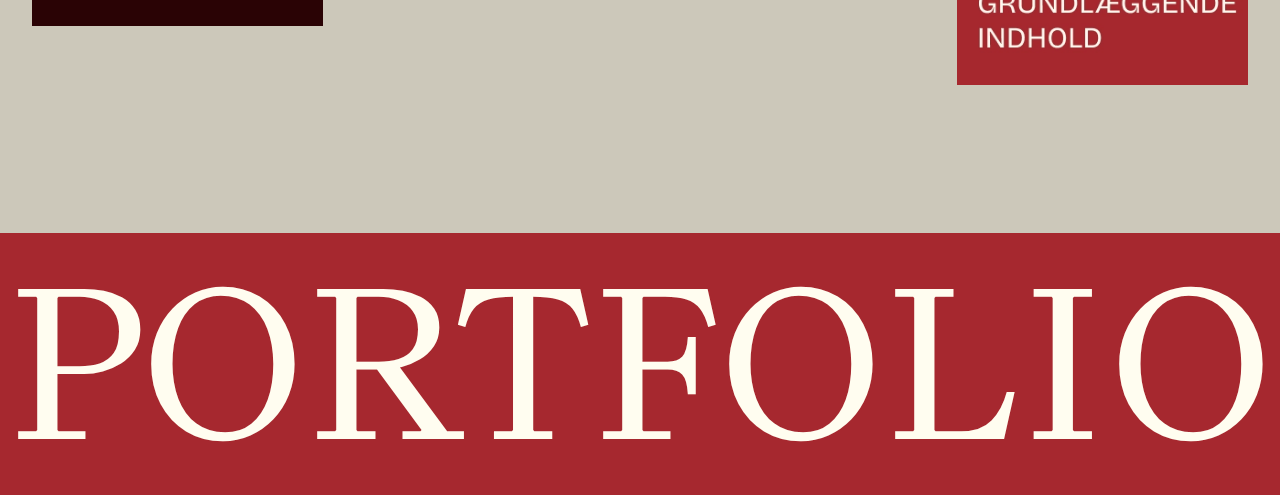
==== commit a6bdee82: "færdig" ====
--- a/index.html
+++ b/index.html
@@ -64,7 +64,7 @@
         <div>
           <h2 class="pad_bot">Emilia Schrøder</h2>
           <p>Velkommen til min portfolio!</p>
-          <p>Jeg studerer multimediedesign på første semester på Københavns Erhvervsakademi. På denne hjemmeside har jeg samlet alt det, jeg har lært og arbejdet med i løbet af semesteret. Nedenfor kan du klikke på de forskellige temaer og dykke ned i min løsning, proces og læring i hvert tema.</p>
+          <p>Jeg studerer multimediedesign på Københavns Erhvervsakademi. På denne hjemmeside har jeg samlet alt det, jeg har lært og arbejdet med i løbet af første semester. Nedenfor kan du klikke på de forskellige temaer og dykke ned i min løsning, proces og læring i hvert tema.</p>
         </div>
         <div><img src="billeder/forside/flower_red2.webp" alt="" /></div>
       </div>
--- a/css/style.css
+++ b/css/style.css
@@ -153,4 +153,8 @@
     width: 100%;
     height: 300px;
   }
+
+  .underline {
+    padding-top: 2rem;
+  }
 }
--- a/css/animation.css
+++ b/css/animation.css
@@ -18,6 +18,7 @@
   animation-iteration-count: infinite;
 }
 
+/* Knap link */
 #play_knap {
   aspect-ratio: 200/100;
   width: 30%;
